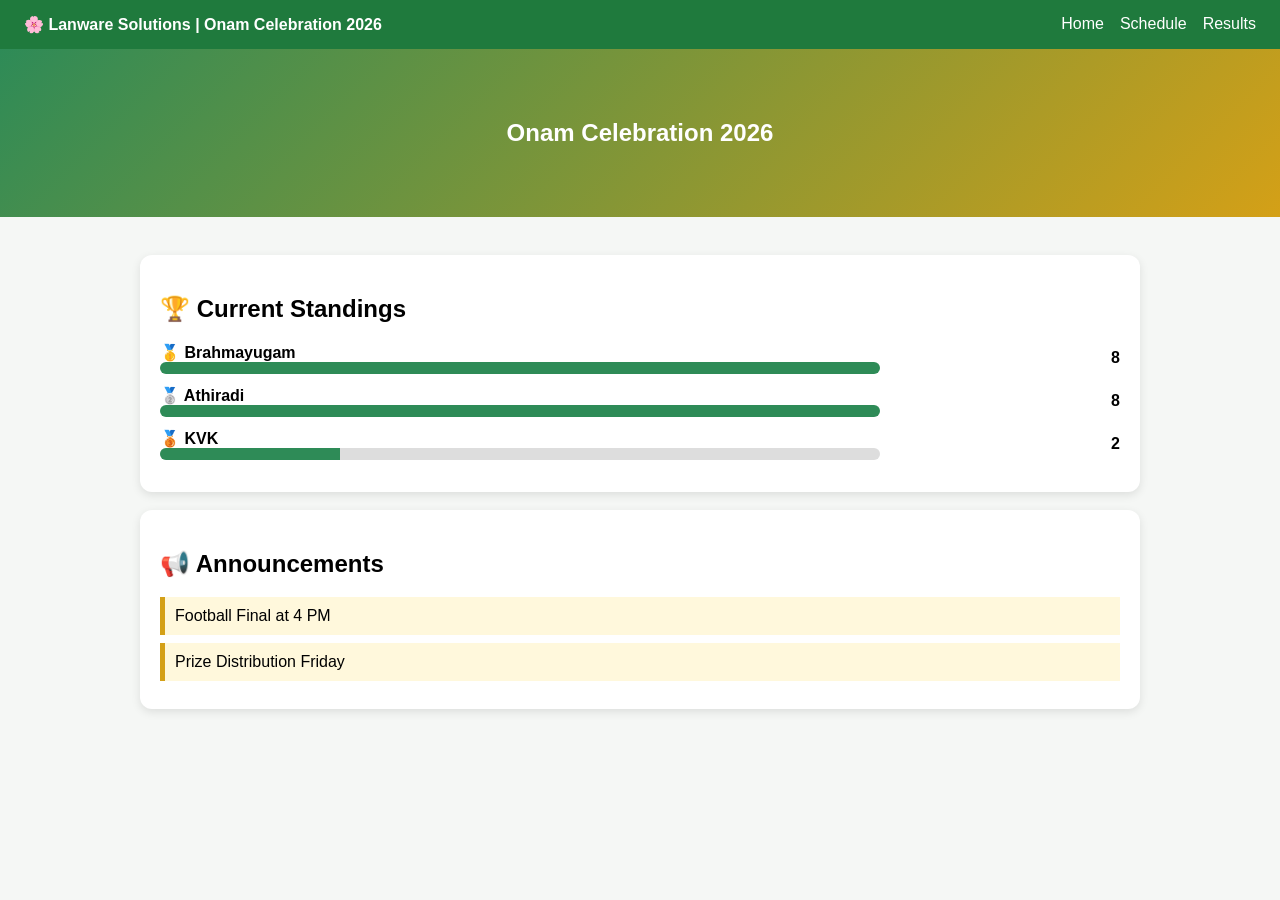
==== index.html @ a06c02ab "test site" ====
<!doctype html><link rel='stylesheet' href='css/style.css'><header><div><b>🌸 Lanware Solutions | Onam Celebration 2026</b></div><nav><a href='index.html'>Home</a><a href='schedule.html'>Schedule</a><a href='results.html'>Results</a></nav></header><section class='hero'><h1>Onam Celebration 2026</h1></section><div class='wrap'><div class='card'><h2>🏆 Current Standings</h2><div id='standings'>Loading...</div></div><div class='card'><h2>📢 Announcements</h2><div id='announcements'></div></div></div><script src='js/app.js'></script>
---- css/style.css ----
body{margin:0;font-family:Segoe UI,Arial;background:#f5f7f5}
header{background:#1f7a3d;color:#fff;padding:15px 24px;display:flex;justify-content:space-between}
nav a{color:#fff;text-decoration:none;margin-left:16px}
.hero{background:linear-gradient(135deg,#2e8b57,#d4a017);padding:50px;color:#fff;text-align:center}
.wrap{max-width:1000px;margin:auto;padding:20px}
.card{background:#fff;border-radius:12px;padding:20px;margin:18px 0;box-shadow:0 3px 10px rgba(0,0,0,.1)}
.team{display:flex;justify-content:space-between;align-items:center;margin:12px 0}
.bar{height:12px;background:#ddd;border-radius:20px;overflow:hidden}.fill{height:100%;background:#2e8b57}
.notice{background:#fff8dc;border-left:5px solid #d4a017;padding:10px;margin:8px 0}
table{width:100%;border-collapse:collapse}th,td{border:1px solid #ddd;padding:8px}th{background:#1f7a3d;color:#fff}
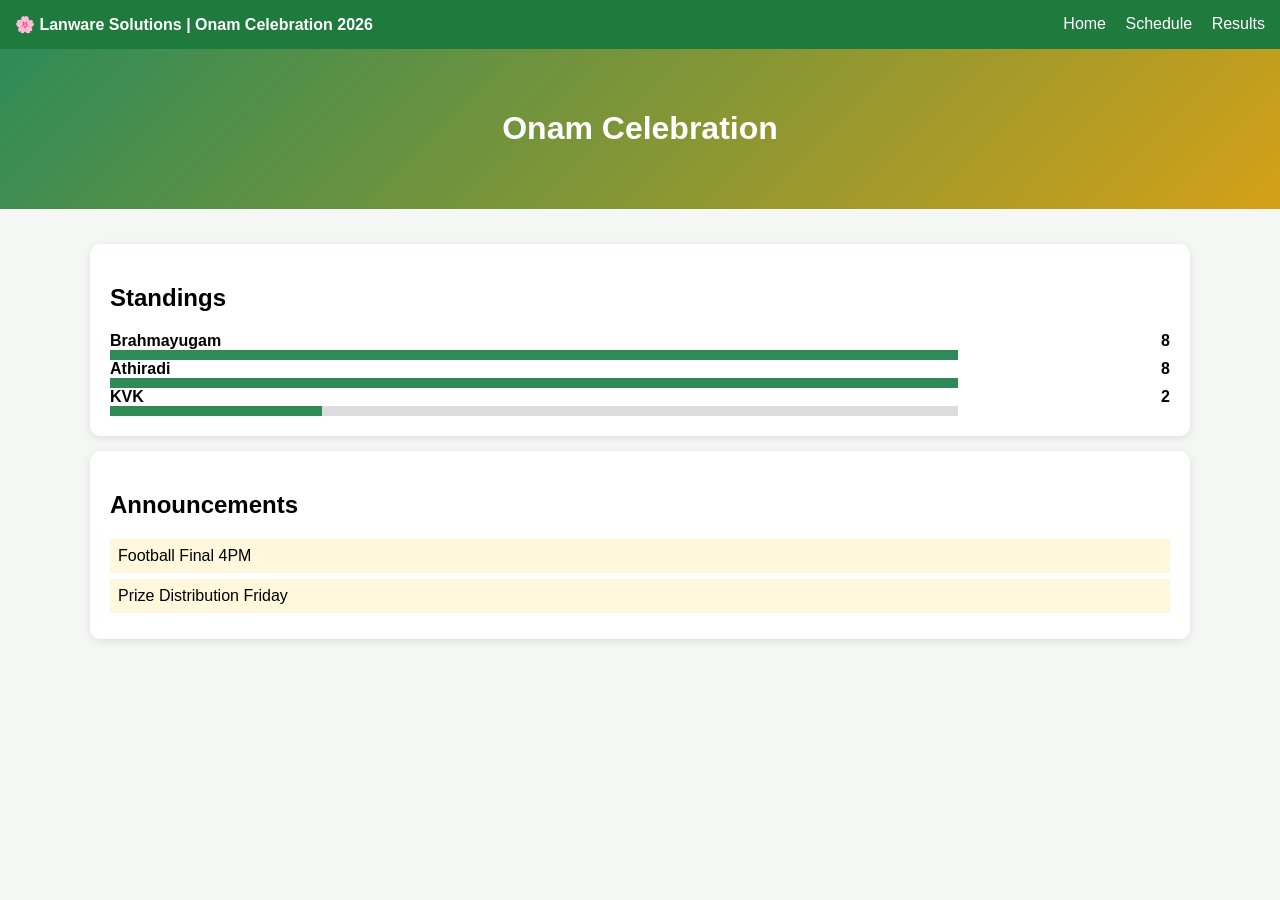
==== commit 91f2e5b6: "Updated code" ====
--- a/index.html
+++ b/index.html
@@ -1 +1 @@
-<!doctype html><link rel='stylesheet' href='css/style.css'><header><div><b>🌸 Lanware Solutions | Onam Celebration 2026</b></div><nav><a href='index.html'>Home</a><a href='schedule.html'>Schedule</a><a href='results.html'>Results</a></nav></header><section class='hero'><h1>Onam Celebration 2026</h1></section><div class='wrap'><div class='card'><h2>🏆 Current Standings</h2><div id='standings'>Loading...</div></div><div class='card'><h2>📢 Announcements</h2><div id='announcements'></div></div></div><script src='js/app.js'></script>+<!doctype html><link rel='stylesheet' href='css/style.css'><header><b>🌸 Lanware Solutions | Onam Celebration 2026</b><nav><a href='index.html'>Home</a> <a href='schedule.html'>Schedule</a> <a href='results.html'>Results</a></nav></header><div class='hero'><h1>Onam Celebration</h1></div><div class='wrap'><div class='card'><h2>Standings</h2><div id='standings'></div></div><div class='card'><h2>Announcements</h2><div id='announcements'></div></div></div><script src='js/app.js'></script>
--- a/css/style.css
+++ b/css/style.css
@@ -1,10 +1 @@
-body{margin:0;font-family:Segoe UI,Arial;background:#f5f7f5}
-header{background:#1f7a3d;color:#fff;padding:15px 24px;display:flex;justify-content:space-between}
-nav a{color:#fff;text-decoration:none;margin-left:16px}
-.hero{background:linear-gradient(135deg,#2e8b57,#d4a017);padding:50px;color:#fff;text-align:center}
-.wrap{max-width:1000px;margin:auto;padding:20px}
-.card{background:#fff;border-radius:12px;padding:20px;margin:18px 0;box-shadow:0 3px 10px rgba(0,0,0,.1)}
-.team{display:flex;justify-content:space-between;align-items:center;margin:12px 0}
-.bar{height:12px;background:#ddd;border-radius:20px;overflow:hidden}.fill{height:100%;background:#2e8b57}
-.notice{background:#fff8dc;border-left:5px solid #d4a017;padding:10px;margin:8px 0}
-table{width:100%;border-collapse:collapse}th,td{border:1px solid #ddd;padding:8px}th{background:#1f7a3d;color:#fff}
+body{font-family:Arial;margin:0;background:#f4f7f4}header{background:#1f7a3d;color:#fff;padding:15px;display:flex;justify-content:space-between}nav a{color:#fff;text-decoration:none;margin-left:15px}.hero{background:linear-gradient(135deg,#2e8b57,#d4a017);padding:40px;text-align:center;color:#fff}.wrap{max-width:1100px;margin:auto;padding:20px}.card{background:#fff;padding:20px;margin:15px 0;border-radius:10px;box-shadow:0 2px 8px rgba(0,0,0,.1)}.team{display:flex;justify-content:space-between}.bar{height:10px;background:#ddd}.fill{height:10px;background:#2e8b57}table{width:100%;border-collapse:collapse}th,td{border:1px solid #ddd;padding:8px}th{background:#1f7a3d;color:#fff}.notice{padding:8px;background:#fff8dc;margin:6px 0}
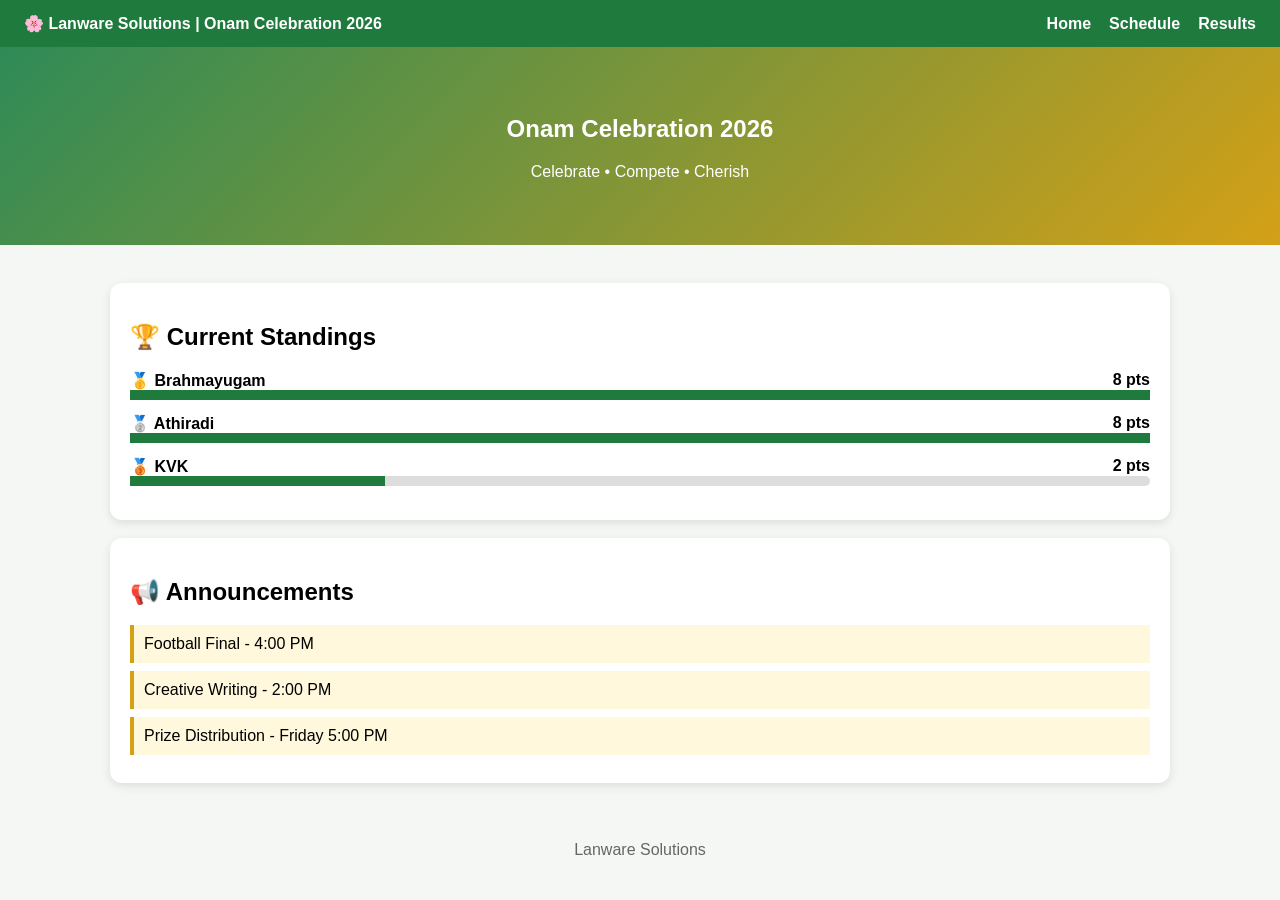
==== commit d26775e8: "updated shedule" ====
--- a/index.html
+++ b/index.html
@@ -1 +1,7 @@
-<!doctype html><link rel='stylesheet' href='css/style.css'><header><b>🌸 Lanware Solutions | Onam Celebration 2026</b><nav><a href='index.html'>Home</a> <a href='schedule.html'>Schedule</a> <a href='results.html'>Results</a></nav></header><div class='hero'><h1>Onam Celebration</h1></div><div class='wrap'><div class='card'><h2>Standings</h2><div id='standings'></div></div><div class='card'><h2>Announcements</h2><div id='announcements'></div></div></div><script src='js/app.js'></script>+<!doctype html><html><head><meta charset='utf-8'><link rel='stylesheet' href='css/style.css'></head><body><header><div><b>🌸 Lanware Solutions | Onam Celebration 2026</b></div><nav>
+<a href='index.html'>Home</a><a href='schedule.html'>Schedule</a><a href='results.html'>Results</a></nav></header>
+<section class='hero'><h1>Onam Celebration 2026</h1><p>Celebrate • Compete • Cherish</p></section>
+<div class='wrap'>
+<div class='card'><h2>🏆 Current Standings</h2><div id='standings'></div></div>
+<div class='card'><h2>📢 Announcements</h2><div id='announcements'></div></div>
+</div><footer>Lanware Solutions</footer><script src='js/app.js'></script></body></html>
--- a/css/style.css
+++ b/css/style.css
@@ -1 +1,13 @@
-body{font-family:Arial;margin:0;background:#f4f7f4}header{background:#1f7a3d;color:#fff;padding:15px;display:flex;justify-content:space-between}nav a{color:#fff;text-decoration:none;margin-left:15px}.hero{background:linear-gradient(135deg,#2e8b57,#d4a017);padding:40px;text-align:center;color:#fff}.wrap{max-width:1100px;margin:auto;padding:20px}.card{background:#fff;padding:20px;margin:15px 0;border-radius:10px;box-shadow:0 2px 8px rgba(0,0,0,.1)}.team{display:flex;justify-content:space-between}.bar{height:10px;background:#ddd}.fill{height:10px;background:#2e8b57}table{width:100%;border-collapse:collapse}th,td{border:1px solid #ddd;padding:8px}th{background:#1f7a3d;color:#fff}.notice{padding:8px;background:#fff8dc;margin:6px 0}+
+:root{--green:#1f7a3d;--gold:#d4a017;--bg:#f4f7f4}
+*{box-sizing:border-box}body{margin:0;font-family:Segoe UI,Arial;background:var(--bg)}
+header{background:var(--green);color:#fff;padding:14px 24px;display:flex;justify-content:space-between;align-items:center}
+nav a{color:#fff;text-decoration:none;margin-left:18px;font-weight:bold}
+.hero{background:linear-gradient(135deg,#2e8b57,#d4a017);color:#fff;text-align:center;padding:48px}
+.wrap{max-width:1100px;margin:auto;padding:20px}
+.card{background:#fff;border-radius:12px;padding:20px;margin:18px 0;box-shadow:0 3px 10px rgba(0,0,0,.1)}
+.team{margin:14px 0}.row{display:flex;justify-content:space-between}.bar{height:10px;background:#ddd;border-radius:20px}.fill{height:100%;background:var(--green)}
+.notice{background:#fff8dc;border-left:4px solid var(--gold);padding:10px;margin:8px 0}
+table{width:100%;border-collapse:collapse}th,td{border:1px solid #ddd;padding:8px}th{background:var(--green);color:#fff}
+.badge{padding:4px 8px;border-radius:10px;color:#fff;font-size:.85em}.Completed{background:#2e7d32}.Live{background:#ef6c00}.Upcoming{background:#1976d2}
+footer{text-align:center;padding:20px;color:#666}
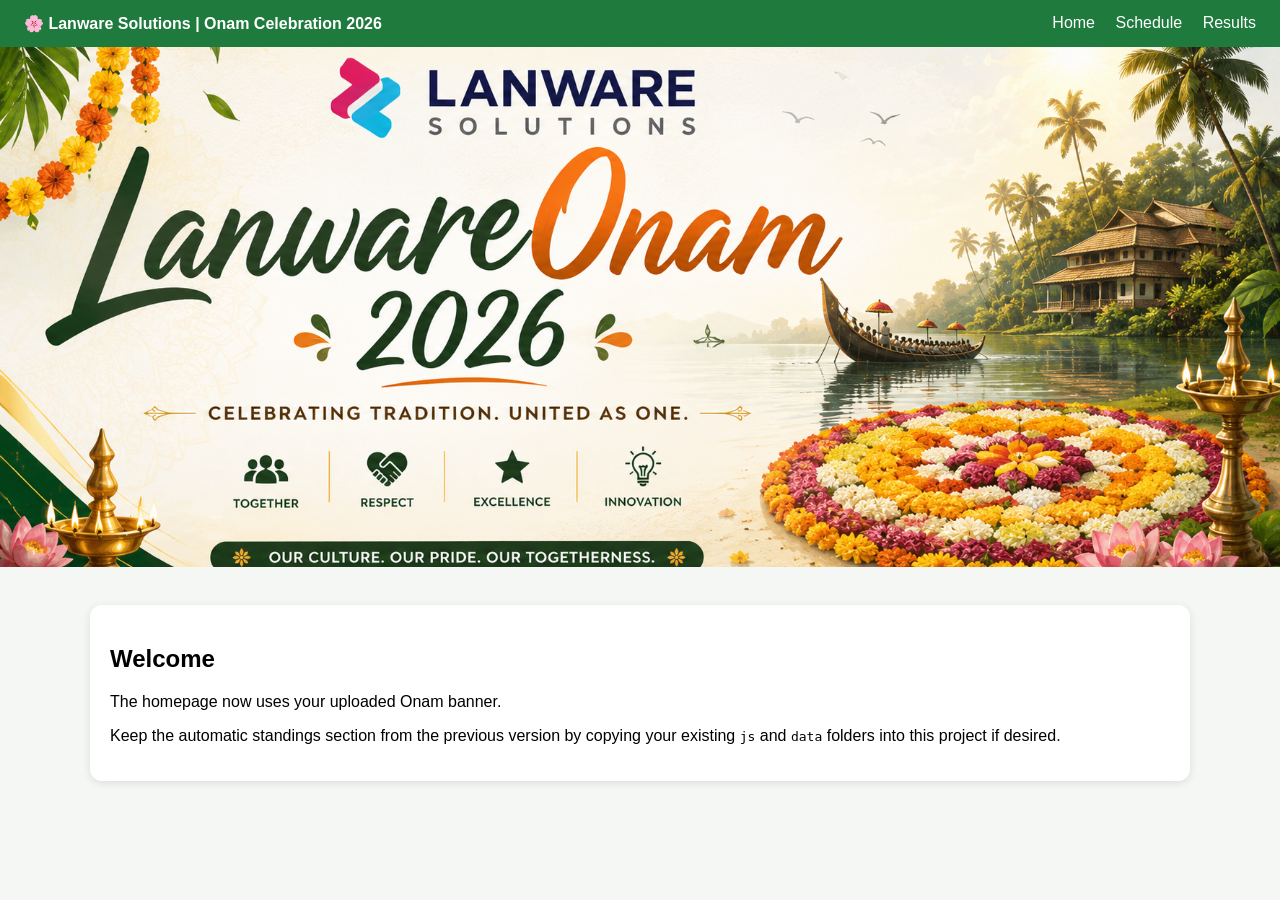
==== commit 9f342954: "updated shedule" ====
--- a/index.html
+++ b/index.html
@@ -1,7 +1,9 @@
-<!doctype html><html><head><meta charset='utf-8'><link rel='stylesheet' href='css/style.css'></head><body><header><div><b>🌸 Lanware Solutions | Onam Celebration 2026</b></div><nav>
-<a href='index.html'>Home</a><a href='schedule.html'>Schedule</a><a href='results.html'>Results</a></nav></header>
-<section class='hero'><h1>Onam Celebration 2026</h1><p>Celebrate • Compete • Cherish</p></section>
-<div class='wrap'>
-<div class='card'><h2>🏆 Current Standings</h2><div id='standings'></div></div>
-<div class='card'><h2>📢 Announcements</h2><div id='announcements'></div></div>
-</div><footer>Lanware Solutions</footer><script src='js/app.js'></script></body></html>+<!doctype html><html><head><link rel="stylesheet" href="css/style.css"></head><body><header><b>🌸 Lanware Solutions | Onam Celebration 2026</b><nav><a href='index.html'>Home</a> <a href='schedule.html'>Schedule</a> <a href='results.html'>Results</a></nav></header>
+<div class="hero"><img src="images/banner.png" alt="Lanware Onam Banner"></div>
+<div class="wrap">
+<div class="card">
+<h2>Welcome</h2>
+<p>The homepage now uses your uploaded Onam banner.</p>
+<p>Keep the automatic standings section from the previous version by copying your existing <code>js</code> and <code>data</code> folders into this project if desired.</p>
+</div>
+</div></body></html>
--- a/css/style.css
+++ b/css/style.css
@@ -1,13 +1,7 @@
 
-:root{--green:#1f7a3d;--gold:#d4a017;--bg:#f4f7f4}
-*{box-sizing:border-box}body{margin:0;font-family:Segoe UI,Arial;background:var(--bg)}
-header{background:var(--green);color:#fff;padding:14px 24px;display:flex;justify-content:space-between;align-items:center}
-nav a{color:#fff;text-decoration:none;margin-left:18px;font-weight:bold}
-.hero{background:linear-gradient(135deg,#2e8b57,#d4a017);color:#fff;text-align:center;padding:48px}
+body{margin:0;font-family:Segoe UI,Arial;background:#f4f7f4}
+header{background:#1f7a3d;color:#fff;padding:14px 24px;display:flex;justify-content:space-between}
+nav a{color:#fff;text-decoration:none;margin-left:16px}
+.hero img{width:100%;display:block;max-height:520px;object-fit:cover}
 .wrap{max-width:1100px;margin:auto;padding:20px}
-.card{background:#fff;border-radius:12px;padding:20px;margin:18px 0;box-shadow:0 3px 10px rgba(0,0,0,.1)}
-.team{margin:14px 0}.row{display:flex;justify-content:space-between}.bar{height:10px;background:#ddd;border-radius:20px}.fill{height:100%;background:var(--green)}
-.notice{background:#fff8dc;border-left:4px solid var(--gold);padding:10px;margin:8px 0}
-table{width:100%;border-collapse:collapse}th,td{border:1px solid #ddd;padding:8px}th{background:var(--green);color:#fff}
-.badge{padding:4px 8px;border-radius:10px;color:#fff;font-size:.85em}.Completed{background:#2e7d32}.Live{background:#ef6c00}.Upcoming{background:#1976d2}
-footer{text-align:center;padding:20px;color:#666}
+.card{background:#fff;border-radius:12px;padding:20px;margin:18px 0;box-shadow:0 2px 8px rgba(0,0,0,.1)}
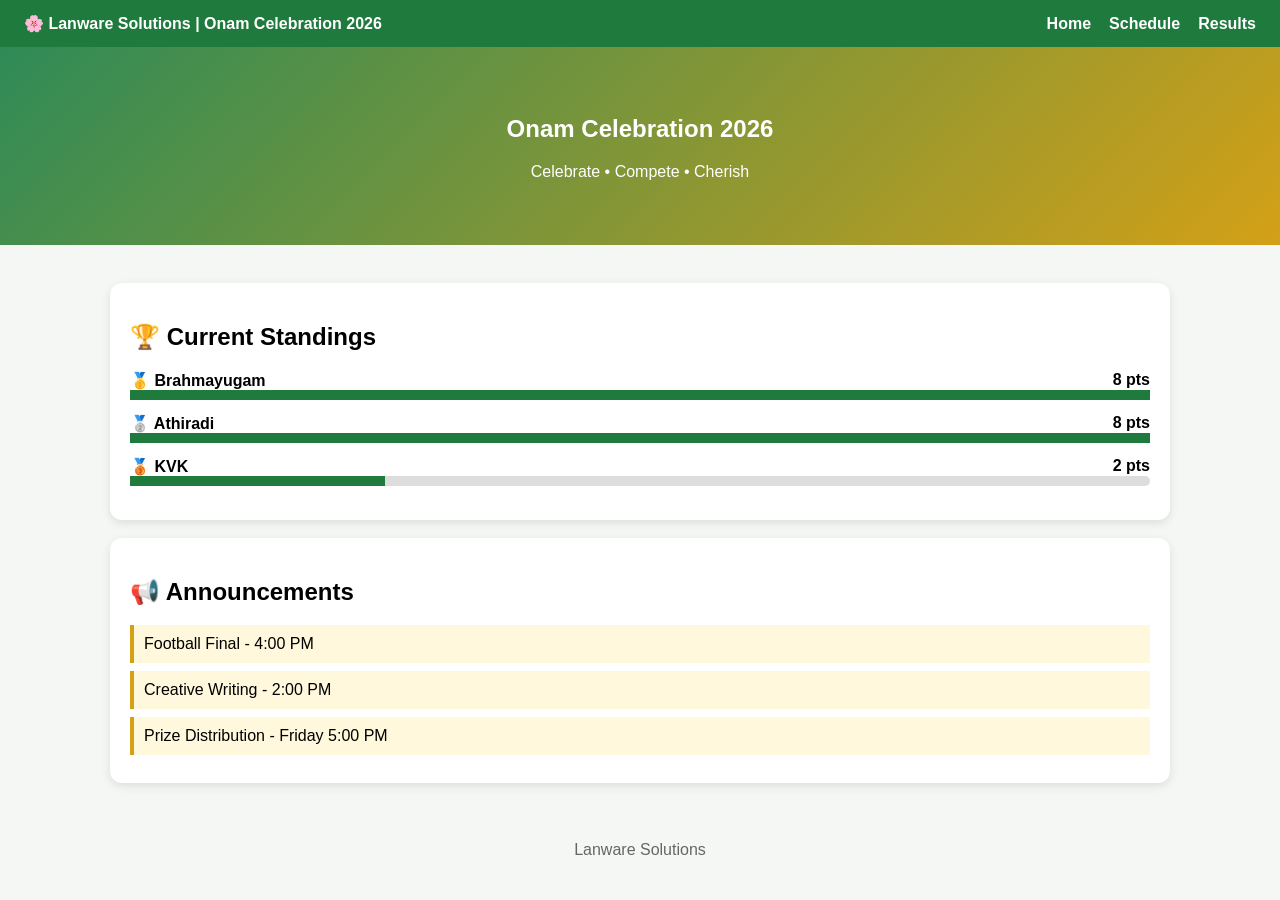
==== commit b3f829f9: "reverse code" ====
--- a/index.html
+++ b/index.html
@@ -1,9 +1,7 @@
-<!doctype html><html><head><link rel="stylesheet" href="css/style.css"></head><body><header><b>🌸 Lanware Solutions | Onam Celebration 2026</b><nav><a href='index.html'>Home</a> <a href='schedule.html'>Schedule</a> <a href='results.html'>Results</a></nav></header>
-<div class="hero"><img src="images/banner.png" alt="Lanware Onam Banner"></div>
-<div class="wrap">
-<div class="card">
-<h2>Welcome</h2>
-<p>The homepage now uses your uploaded Onam banner.</p>
-<p>Keep the automatic standings section from the previous version by copying your existing <code>js</code> and <code>data</code> folders into this project if desired.</p>
-</div>
-</div></body></html>+<!doctype html><html><head><meta charset='utf-8'><link rel='stylesheet' href='css/style.css'></head><body><header><div><b>🌸 Lanware Solutions | Onam Celebration 2026</b></div><nav>
+<a href='index.html'>Home</a><a href='schedule.html'>Schedule</a><a href='results.html'>Results</a></nav></header>
+<section class='hero'><h1>Onam Celebration 2026</h1><p>Celebrate • Compete • Cherish</p></section>
+<div class='wrap'>
+<div class='card'><h2>🏆 Current Standings</h2><div id='standings'></div></div>
+<div class='card'><h2>📢 Announcements</h2><div id='announcements'></div></div>
+</div><footer>Lanware Solutions</footer><script src='js/app.js'></script></body></html>
--- a/css/style.css
+++ b/css/style.css
@@ -1,7 +1,13 @@
 
-body{margin:0;font-family:Segoe UI,Arial;background:#f4f7f4}
-header{background:#1f7a3d;color:#fff;padding:14px 24px;display:flex;justify-content:space-between}
-nav a{color:#fff;text-decoration:none;margin-left:16px}
-.hero img{width:100%;display:block;max-height:520px;object-fit:cover}
+:root{--green:#1f7a3d;--gold:#d4a017;--bg:#f4f7f4}
+*{box-sizing:border-box}body{margin:0;font-family:Segoe UI,Arial;background:var(--bg)}
+header{background:var(--green);color:#fff;padding:14px 24px;display:flex;justify-content:space-between;align-items:center}
+nav a{color:#fff;text-decoration:none;margin-left:18px;font-weight:bold}
+.hero{background:linear-gradient(135deg,#2e8b57,#d4a017);color:#fff;text-align:center;padding:48px}
 .wrap{max-width:1100px;margin:auto;padding:20px}
-.card{background:#fff;border-radius:12px;padding:20px;margin:18px 0;box-shadow:0 2px 8px rgba(0,0,0,.1)}
+.card{background:#fff;border-radius:12px;padding:20px;margin:18px 0;box-shadow:0 3px 10px rgba(0,0,0,.1)}
+.team{margin:14px 0}.row{display:flex;justify-content:space-between}.bar{height:10px;background:#ddd;border-radius:20px}.fill{height:100%;background:var(--green)}
+.notice{background:#fff8dc;border-left:4px solid var(--gold);padding:10px;margin:8px 0}
+table{width:100%;border-collapse:collapse}th,td{border:1px solid #ddd;padding:8px}th{background:var(--green);color:#fff}
+.badge{padding:4px 8px;border-radius:10px;color:#fff;font-size:.85em}.Completed{background:#2e7d32}.Live{background:#ef6c00}.Upcoming{background:#1976d2}
+footer{text-align:center;padding:20px;color:#666}
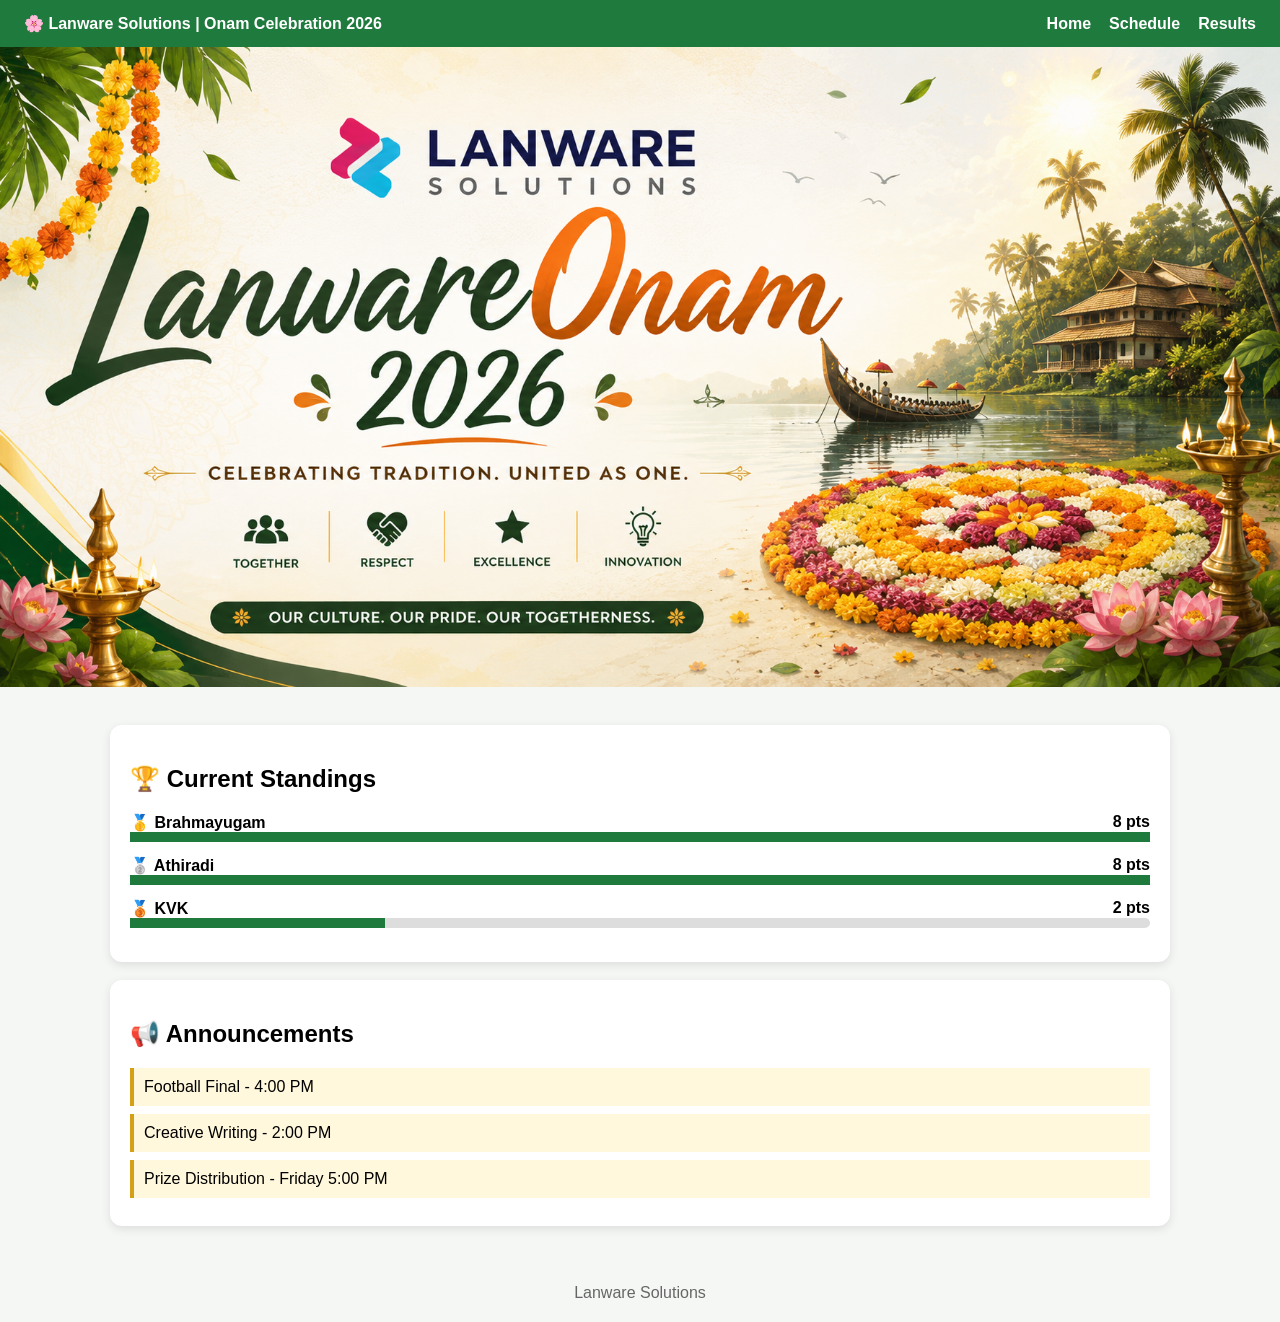
==== commit e43e3975: "Updated banner" ====
--- a/index.html
+++ b/index.html
@@ -1,7 +1,37 @@
-<!doctype html><html><head><meta charset='utf-8'><link rel='stylesheet' href='css/style.css'></head><body><header><div><b>🌸 Lanware Solutions | Onam Celebration 2026</b></div><nav>
-<a href='index.html'>Home</a><a href='schedule.html'>Schedule</a><a href='results.html'>Results</a></nav></header>
-<section class='hero'><h1>Onam Celebration 2026</h1><p>Celebrate • Compete • Cherish</p></section>
-<div class='wrap'>
-<div class='card'><h2>🏆 Current Standings</h2><div id='standings'></div></div>
-<div class='card'><h2>📢 Announcements</h2><div id='announcements'></div></div>
-</div><footer>Lanware Solutions</footer><script src='js/app.js'></script></body></html>+<!doctype html>
+<html>
+
+<head>
+    <meta charset='utf-8'>
+    <link rel='stylesheet' href='css/style.css'>
+</head>
+
+<body>
+    <header>
+        <div><b>🌸 Lanware Solutions | Onam Celebration 2026</b></div>
+        <nav>
+            <a href='index.html'>Home</a><a href='schedule.html'>Schedule</a><a href='results.html'>Results</a>
+        </nav>
+    </header>
+    <!-- <section class='hero'>
+        <h1>Onam Celebration 2026</h1>
+        <p>Celebrate • Compete • Cherish</p>
+    </section> -->
+    <section class="hero">
+        <img src="images/banner.png" alt="Lanware Solutions Onam Celebration Banner">
+    </section>
+    <div class='wrap'>
+        <div class='card'>
+            <h2>🏆 Current Standings</h2>
+            <div id='standings'></div>
+        </div>
+        <div class='card'>
+            <h2>📢 Announcements</h2>
+            <div id='announcements'></div>
+        </div>
+    </div>
+    <footer>Lanware Solutions</footer>
+    <script src='js/app.js'></script>
+</body>
+
+</html>
--- a/css/style.css
+++ b/css/style.css
@@ -1,13 +1,132 @@
+:root {
+    --green: #1f7a3d;
+    --gold: #d4a017;
+    --bg: #f4f7f4
+}
 
-:root{--green:#1f7a3d;--gold:#d4a017;--bg:#f4f7f4}
-*{box-sizing:border-box}body{margin:0;font-family:Segoe UI,Arial;background:var(--bg)}
-header{background:var(--green);color:#fff;padding:14px 24px;display:flex;justify-content:space-between;align-items:center}
-nav a{color:#fff;text-decoration:none;margin-left:18px;font-weight:bold}
-.hero{background:linear-gradient(135deg,#2e8b57,#d4a017);color:#fff;text-align:center;padding:48px}
-.wrap{max-width:1100px;margin:auto;padding:20px}
-.card{background:#fff;border-radius:12px;padding:20px;margin:18px 0;box-shadow:0 3px 10px rgba(0,0,0,.1)}
-.team{margin:14px 0}.row{display:flex;justify-content:space-between}.bar{height:10px;background:#ddd;border-radius:20px}.fill{height:100%;background:var(--green)}
-.notice{background:#fff8dc;border-left:4px solid var(--gold);padding:10px;margin:8px 0}
-table{width:100%;border-collapse:collapse}th,td{border:1px solid #ddd;padding:8px}th{background:var(--green);color:#fff}
-.badge{padding:4px 8px;border-radius:10px;color:#fff;font-size:.85em}.Completed{background:#2e7d32}.Live{background:#ef6c00}.Upcoming{background:#1976d2}
-footer{text-align:center;padding:20px;color:#666}
+* {
+    box-sizing: border-box
+}
+
+body {
+    margin: 0;
+    font-family: Segoe UI, Arial;
+    background: var(--bg)
+}
+
+header {
+    background: var(--green);
+    color: #fff;
+    padding: 14px 24px;
+    display: flex;
+    justify-content: space-between;
+    align-items: center
+}
+
+nav a {
+    color: #fff;
+    text-decoration: none;
+    margin-left: 18px;
+    font-weight: bold
+}
+
+/* .hero {
+    background: linear-gradient(135deg, #2e8b57, #d4a017);
+    color: #fff;
+    text-align: center;
+    padding: 48px
+} */
+
+.hero{
+    width:100%;
+    overflow:hidden;
+    background:#ffffff;
+}
+
+.hero img{
+    display:block;
+    width:100%;
+    height:auto;
+}
+
+.wrap {
+    max-width: 1100px;
+    margin: auto;
+    padding: 20px
+}
+
+.card {
+    background: #fff;
+    border-radius: 12px;
+    padding: 20px;
+    margin: 18px 0;
+    box-shadow: 0 3px 10px rgba(0, 0, 0, .1)
+}
+
+.team {
+    margin: 14px 0
+}
+
+.row {
+    display: flex;
+    justify-content: space-between
+}
+
+.bar {
+    height: 10px;
+    background: #ddd;
+    border-radius: 20px
+}
+
+.fill {
+    height: 100%;
+    background: var(--green)
+}
+
+.notice {
+    background: #fff8dc;
+    border-left: 4px solid var(--gold);
+    padding: 10px;
+    margin: 8px 0
+}
+
+table {
+    width: 100%;
+    border-collapse: collapse
+}
+
+th,
+td {
+    border: 1px solid #ddd;
+    padding: 8px
+}
+
+th {
+    background: var(--green);
+    color: #fff
+}
+
+.badge {
+    padding: 4px 8px;
+    border-radius: 10px;
+    color: #fff;
+    font-size: .85em
+}
+
+.Completed {
+    background: #2e7d32
+}
+
+.Live {
+    background: #ef6c00
+}
+
+.Upcoming {
+    background: #1976d2
+}
+
+footer {
+    text-align: center;
+    padding: 20px;
+    color: #666
+}
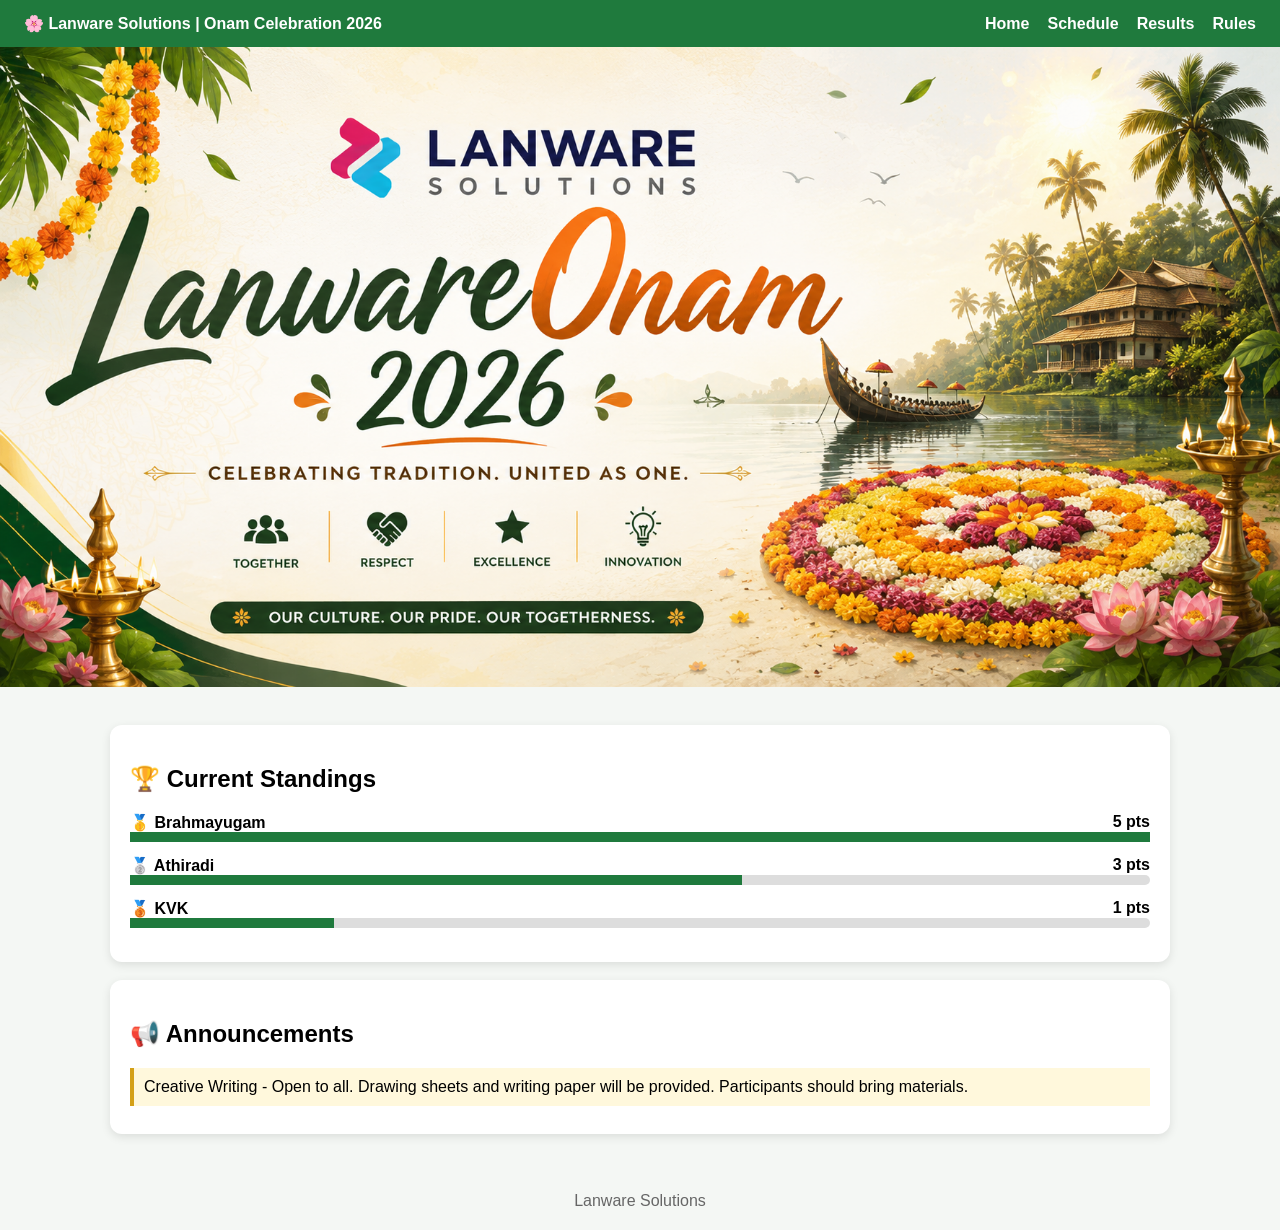
==== commit ad41040c: "Updated rules page" ====
--- a/index.html
+++ b/index.html
@@ -10,7 +10,7 @@
     <header>
         <div><b>🌸 Lanware Solutions | Onam Celebration 2026</b></div>
         <nav>
-            <a href='index.html'>Home</a><a href='schedule.html'>Schedule</a><a href='results.html'>Results</a>
+            <a href='index.html'>Home</a><a href='schedule.html'>Schedule</a><a href='results.html'>Results</a><a href="rules.html">Rules</a>
         </nav>
     </header>
     <!-- <section class='hero'>
